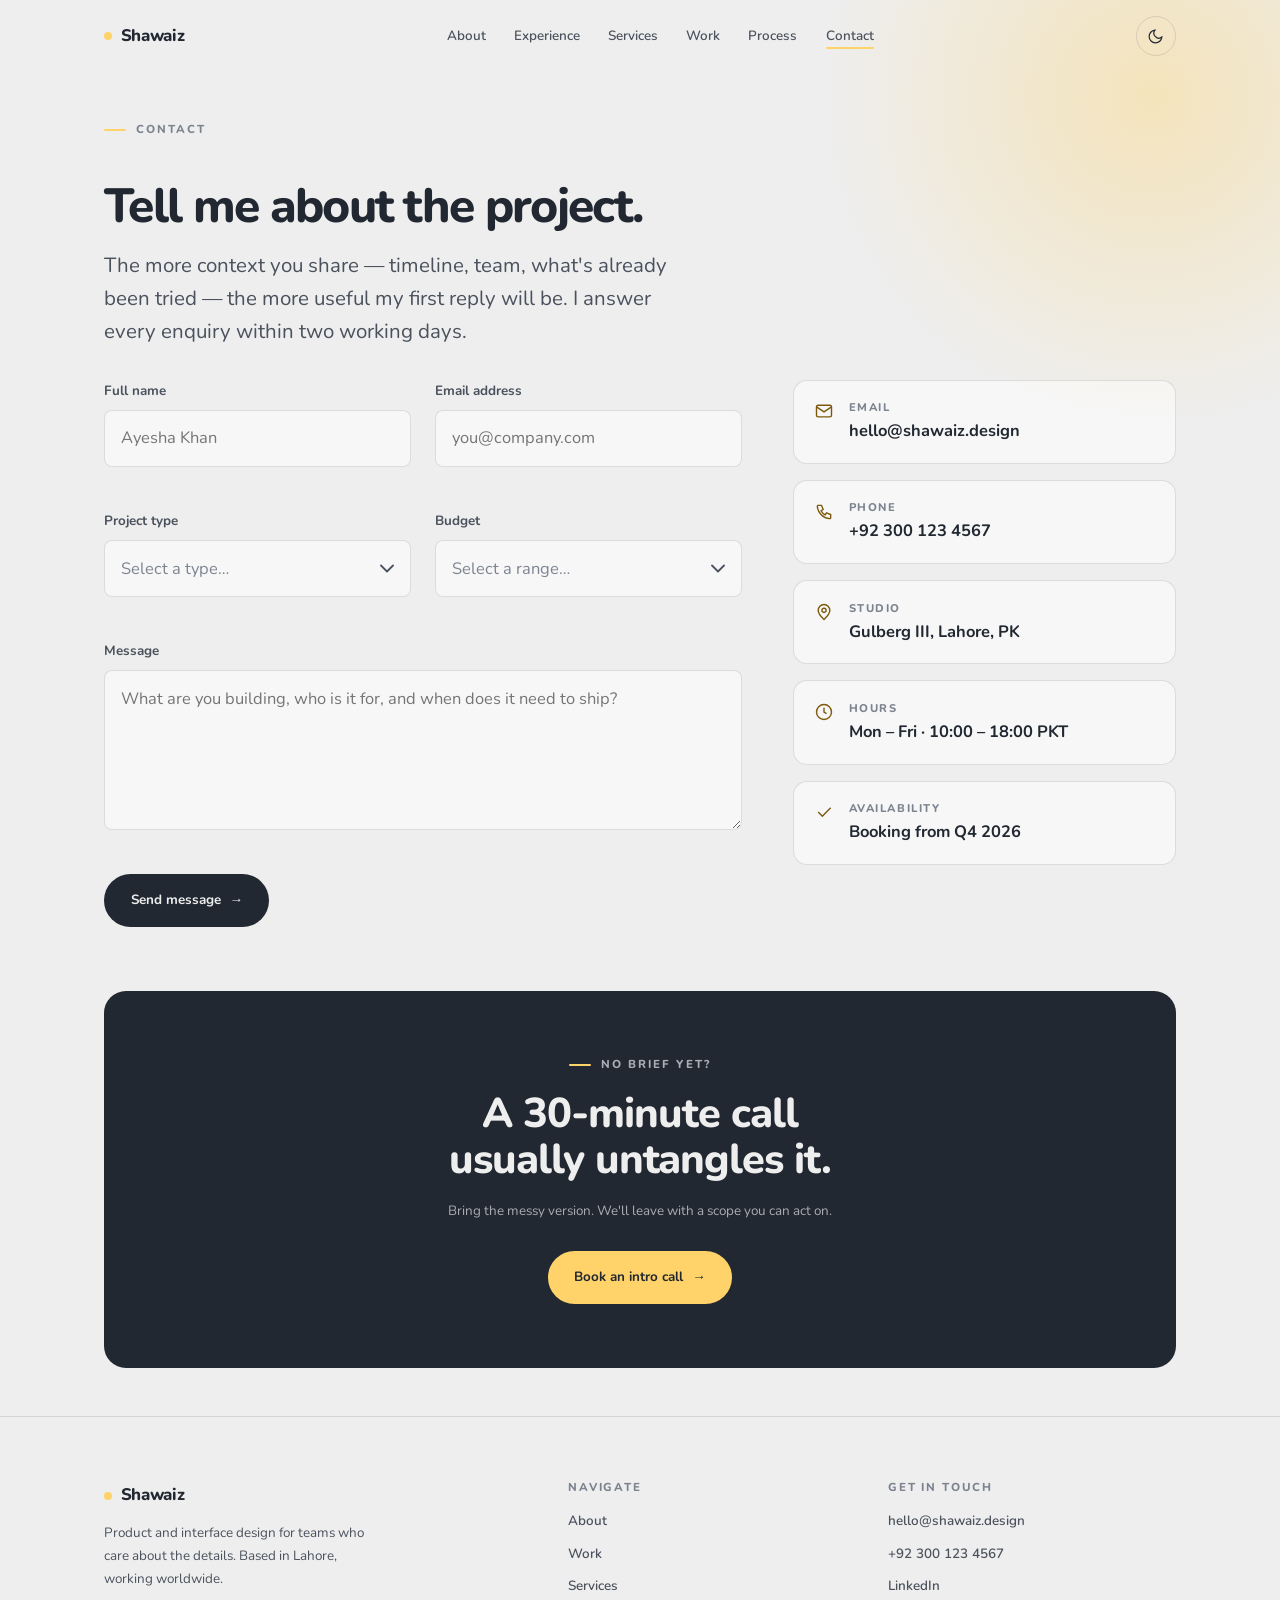
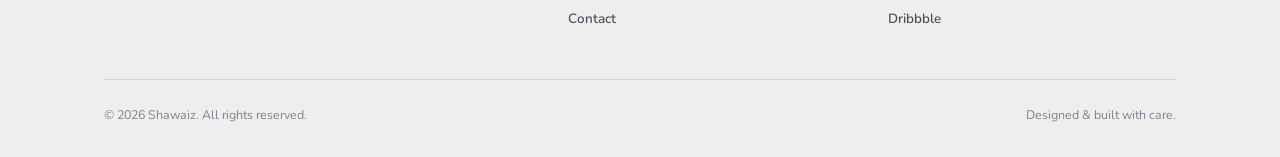
==== contact.html @ cca980d0 "Refactor code structure for improved readability and maintainability" ====
<!doctype html>
<html lang="en">
<head>
<title>Contact — Shawaiz</title>
<meta name="description" content="Start a project with Shawaiz — product and UI/UX design. Enquiry form, email, phone and availability.">
<meta charset="utf-8">
<meta name="viewport" content="width=device-width, initial-scale=1">
<meta name="color-scheme" content="light dark">
<link rel="icon" href="data:image/svg+xml,%3Csvg xmlns='http://www.w3.org/2000/svg' viewBox='0 0 32 32'%3E%3Crect width='32' height='32' rx='7' fill='%23222831'/%3E%3Ccircle cx='16' cy='16' r='6' fill='%23FFD369'/%3E%3C/svg%3E">
<link rel="preconnect" href="https://fonts.googleapis.com">
<link rel="preconnect" href="https://fonts.gstatic.com" crossorigin>
<link href="https://fonts.googleapis.com/css2?family=Nunito:ital,wght@0,300..900;1,300..900&display=swap" rel="stylesheet">
<link rel="stylesheet" href="styles.css">
</head>
<body>

<a class="skip" href="#main">Skip to content</a>

<header class="nav">
  <a class="brand" href="index.html"><span class="dot"></span> Shawaiz</a>
  <nav aria-label="Primary">
    <ul class="nav-links">
      <li><a href="index.html#about">About</a></li>
      <li><a href="index.html#experience">Experience</a></li>
      <li><a href="index.html#services">Services</a></li>
      <li><a href="index.html#work">Work</a></li>
      <li><a href="index.html#process">Process</a></li>
      <li><a href="contact.html" aria-current="page">Contact</a></li>
    </ul>
  </nav>
  <div class="nav-actions">
    <button class="icon-btn" data-theme-toggle aria-label="Toggle colour theme">
      <svg width="17" height="17" viewBox="0 0 24 24" fill="none" stroke="currentColor" stroke-width="1.7" aria-hidden="true"><path d="M21 12.8A9 9 0 1 1 11.2 3a7 7 0 0 0 9.8 9.8Z"/></svg>
    </button>
    <button class="icon-btn nav-toggle" data-nav-toggle aria-label="Toggle menu" aria-expanded="false">
      <svg width="17" height="17" viewBox="0 0 24 24" fill="none" stroke="currentColor" stroke-width="1.7" aria-hidden="true"><path d="M4 8h16M4 16h16"/></svg>
    </button>
  </div>
</header>

<main id="main">
<section class="hero" style="padding-bottom:var(--sp-6)">
  <div class="wrap">
    <div class="head" data-reveal style="margin-bottom:var(--sp-5)">
      <span class="eyebrow">Contact</span>
      <h1 style="font-size:var(--t-3)">Tell me about the project.</h1>
      <p>The more context you share — timeline, team, what's already been tried — the more useful my first reply will be. I answer every enquiry within two working days.</p>
    </div>

    <div class="contact-grid">
      <form class="form" data-contact-form novalidate data-reveal>
        <div class="form-row">
          <div class="field">
            <label for="fullname">Full name</label>
            <input id="fullname" name="fullname" type="text" autocomplete="name" placeholder="Ayesha Khan">
            <span class="err" role="alert"></span>
          </div>
          <div class="field">
            <label for="email">Email address</label>
            <input id="email" name="email" type="email" autocomplete="email" placeholder="you@company.com">
            <span class="err" role="alert"></span>
          </div>
        </div>
        <div class="form-row">
          <div class="field">
            <label for="ptype">Project type</label>
            <select id="ptype" name="ptype" required>
              <option value="">Select a type…</option>
              <option>Product / UI design</option>
              <option>UX research</option>
              <option>Design system</option>
              <option>Wireframing &amp; prototyping</option>
              <option>Design audit</option>
              <option>Something else</option>
            </select>
            <span class="err" role="alert"></span>
          </div>
          <div class="field">
            <label for="budget">Budget</label>
            <select id="budget" name="budget" required>
              <option value="">Select a range…</option>
              <option>Under $5k</option>
              <option>$5k – $15k</option>
              <option>$15k – $40k</option>
              <option>$40k+</option>
              <option>Not sure yet</option>
            </select>
            <span class="err" role="alert"></span>
          </div>
        </div>
        <div class="field">
          <label for="message">Message</label>
          <textarea id="message" name="message" placeholder="What are you building, who is it for, and when does it need to ship?"></textarea>
          <span class="err" role="alert"></span>
        </div>
        <div>
          <button class="btn" type="submit">Send message <span class="arw">&rarr;</span></button>
          <div class="form-ok" role="status" aria-live="polite"></div>
        </div>
      </form>

      <div class="info" data-reveal data-delay="100">
        <div class="info-item">
          <svg viewBox="0 0 24 24" fill="none" stroke="currentColor" stroke-width="1.7"><rect x="3" y="5" width="18" height="14" rx="2"/><path d="m3 7 9 6 9-6"/></svg>
          <div><span>Email</span><a href="mailto:hello@shawaiz.design">hello@shawaiz.design</a></div>
        </div>
        <div class="info-item">
          <svg viewBox="0 0 24 24" fill="none" stroke="currentColor" stroke-width="1.7"><path d="M5 4h4l2 5-2.5 1.5a11 11 0 0 0 5 5L15 13l5 2v4a1 1 0 0 1-1.1 1A16 16 0 0 1 4 5.1 1 1 0 0 1 5 4z"/></svg>
          <div><span>Phone</span><a href="tel:+923001234567">+92 300 123 4567</a></div>
        </div>
        <div class="info-item">
          <svg viewBox="0 0 24 24" fill="none" stroke="currentColor" stroke-width="1.7"><path d="M12 21s7-6.2 7-11a7 7 0 1 0-14 0c0 4.8 7 11 7 11z"/><circle cx="12" cy="10" r="2.5"/></svg>
          <div><span>Studio</span><b>Gulberg III, Lahore, PK</b></div>
        </div>
        <div class="info-item">
          <svg viewBox="0 0 24 24" fill="none" stroke="currentColor" stroke-width="1.7"><circle cx="12" cy="12" r="9"/><path d="M12 7v5l3 2"/></svg>
          <div><span>Hours</span><b>Mon – Fri · 10:00 – 18:00 PKT</b></div>
        </div>
        <div class="info-item">
          <svg viewBox="0 0 24 24" fill="none" stroke="currentColor" stroke-width="1.7"><path d="M5 12l5 5L20 7"/></svg>
          <div><span>Availability</span><b>Booking from Q4 2026</b></div>
        </div>
      </div>
    </div>

    <div style="margin-top:var(--sp-7)" data-reveal>
      <div class="band">
        <span class="eyebrow" style="color:#a9adb4">No brief yet?</span>
        <h2>A 30-minute call usually untangles it.</h2>
        <p>Bring the messy version. We'll leave with a scope you can act on.</p>
        <a class="btn" href="mailto:hello@shawaiz.design?subject=Intro%20call">Book an intro call <span class="arw">&rarr;</span></a>
      </div>
    </div>
  </div>
</section>
</main>

<footer class="footer">
  <div class="wrap">
    <div class="footer-top">
      <div class="footer-brand">
        <a class="brand" href="index.html"><span class="dot"></span> Shawaiz</a>
        <p>Product and interface design for teams who care about the details. Based in Lahore, working worldwide.</p>
      </div>
      <div>
        <h4>Navigate</h4>
        <ul>
          <li><a href="index.html#about">About</a></li>
          <li><a href="index.html#work">Work</a></li>
          <li><a href="index.html#services">Services</a></li>
          <li><a href="contact.html">Contact</a></li>
        </ul>
      </div>
      <div>
        <h4>Get in touch</h4>
        <ul>
          <li><a href="mailto:hello@shawaiz.design">hello@shawaiz.design</a></li>
          <li><a href="tel:+923001234567">+92 300 123 4567</a></li>
          <li><a href="https://www.linkedin.com/" target="_blank" rel="noopener">LinkedIn</a></li>
          <li><a href="https://dribbble.com/" target="_blank" rel="noopener">Dribbble</a></li>
        </ul>
      </div>
    </div>
    <div class="footer-bottom">
      <span>© <span data-year></span> Shawaiz. All rights reserved.</span>
      <span>Designed &amp; built with care.</span>
    </div>
  </div>
</footer>

<script src="main.js"></script>
</body>
</html>
---- styles.css ----
/* ============================================================
   Shawaiz — Portfolio
   Palette: #222831 · #393E46 · #FFD369 · #EEEEEE
   ============================================================ */

:root{
  --bg:#eeeeee;
  --surface:#f7f7f8;
  --surface-2:#e4e6ea;
  --ink:#222831;
  --ink-2:#4b525d;
  --ink-3:#7d8490;
  --line:rgba(34,40,49,.13);
  --line-2:rgba(34,40,49,.07);
  --amber:#ffd369;
  --accent:#7d5a0b;            /* amber, darkened until it passes AA on light */
  --accent-soft:rgba(255,211,105,.38);
  --cta-bg:#222831;
  --cta-fg:#eeeeee;
  --ring:rgba(34,40,49,.08);
  --shadow-1:0 1px 2px rgba(34,40,49,.05), 0 6px 16px rgba(34,40,49,.06);
  --shadow-2:0 2px 8px rgba(34,40,49,.06), 0 22px 48px rgba(34,40,49,.13);

  --font:"Nunito", -apple-system, BlinkMacSystemFont, "Segoe UI", Helvetica, Arial, sans-serif;

  --t--1:clamp(.78rem,.76rem + .1vw,.84rem);
  --t-0:clamp(.95rem,.92rem + .16vw,1.03rem);
  --t-1:clamp(1.1rem,1.04rem + .3vw,1.28rem);
  --t-2:clamp(1.4rem,1.25rem + .7vw,1.95rem);
  --t-3:clamp(1.9rem,1.5rem + 1.9vw,3rem);
  --t-4:clamp(2.5rem,1.7rem + 3.9vw,4.9rem);

  --sp-1:.5rem; --sp-2:.75rem; --sp-3:1rem; --sp-4:1.5rem;
  --sp-5:2rem; --sp-6:3rem; --sp-7:4rem; --sp-8:6rem;
  --gutter:clamp(1.5rem,5vw,4.5rem);
  --section-y:clamp(4.5rem,9vh + 2.5rem,8rem);
  --nav-h:4.5rem;
  --r-s:8px; --r-m:14px; --r-l:22px;
  --ease:cubic-bezier(.22,1,.36,1);
}

@media (prefers-color-scheme:dark){
  :root:not([data-theme="light"]){
    --bg:#1a1f26; --surface:#222831; --surface-2:#2b323d;
    --ink:#eeeeee; --ink-2:#b3bac4; --ink-3:#848c98;
    --line:rgba(238,238,238,.14); --line-2:rgba(238,238,238,.07);
    --accent:#ffd369; --accent-soft:rgba(255,211,105,.16);
    --cta-bg:#ffd369; --cta-fg:#222831; --ring:rgba(255,211,105,.16);
    --shadow-1:0 1px 2px rgba(0,0,0,.4), 0 6px 16px rgba(0,0,0,.3);
    --shadow-2:0 2px 8px rgba(0,0,0,.45), 0 22px 48px rgba(0,0,0,.5);
  }
}
:root[data-theme="dark"]{
  --bg:#1a1f26; --surface:#222831; --surface-2:#2b323d;
  --ink:#eeeeee; --ink-2:#b3bac4; --ink-3:#848c98;
  --line:rgba(238,238,238,.14); --line-2:rgba(238,238,238,.07);
  --accent:#ffd369; --accent-soft:rgba(255,211,105,.16);
  --cta-bg:#ffd369; --cta-fg:#222831; --ring:rgba(255,211,105,.16);
  --shadow-1:0 1px 2px rgba(0,0,0,.4), 0 6px 16px rgba(0,0,0,.3);
  --shadow-2:0 2px 8px rgba(0,0,0,.45), 0 22px 48px rgba(0,0,0,.5);
}

*,*::before,*::after{ box-sizing:border-box; }
html{ scroll-behavior:smooth; scroll-padding-top:calc(var(--nav-h) + 1rem); -webkit-text-size-adjust:100%; }
body{
  margin:0; background:var(--bg); color:var(--ink);
  font-family:var(--font); font-size:var(--t-0); font-weight:400; line-height:1.7;
  -webkit-font-smoothing:antialiased; overflow-x:hidden;
}
img{ max-width:100%; display:block; }
a{ color:inherit; text-decoration:none; }
p{ margin:0; }
h1,h2,h3,h4{ margin:0; line-height:1.12; letter-spacing:-.025em; text-wrap:balance; font-weight:800; }
h1{ font-size:var(--t-4); letter-spacing:-.035em; }
h2{ font-size:var(--t-3); }
h3{ font-size:var(--t-1); letter-spacing:-.015em; }
ul{ margin:0; padding:0; list-style:none; }
::selection{ background:var(--amber); color:#222831; }
:focus-visible{ outline:2px solid var(--accent); outline-offset:3px; border-radius:2px; }

.wrap{
  width:min(1200px,100%); margin-inline:auto;
  padding-inline:var(--gutter); box-sizing:border-box;
}
.wrap > *{ max-width:100%; }
.section{ overflow-x:clip; }   /* nothing inside a section can bleed to the viewport edge */
figure{ margin:0; }            /* UA gives figure a 40px inline margin — never rely on that */
.section{ padding-block:var(--section-y); }
.section--tint{ background:var(--surface); }

/* ---------- section heads ---------- */
.eyebrow{
  display:inline-flex; align-items:center; gap:.6rem;
  font-size:.72rem; font-weight:800; letter-spacing:.18em; text-transform:uppercase; color:var(--ink-3);
}
.eyebrow::before{ content:""; width:22px; height:2px; border-radius:2px; background:var(--amber); }
.head{ display:grid; gap:var(--sp-3); max-width:60ch; margin-bottom:clamp(2.5rem,5vw,3.75rem); }
.head p{ color:var(--ink-2); font-size:var(--t-1); line-height:1.6; }
.head--center{ margin-inline:auto; justify-items:center; text-align:center; }

/* ---------- buttons ---------- */
.btn{
  display:inline-flex; align-items:center; justify-content:center; gap:.55rem;
  padding:.9rem 1.6rem; border-radius:999px; border:1px solid transparent;
  background:var(--cta-bg); color:var(--cta-fg);
  font:inherit; font-size:var(--t--1); font-weight:700; cursor:pointer;
  transition:transform .4s var(--ease), box-shadow .4s var(--ease), background .3s, color .3s, border-color .3s;
}
.btn:hover{ transform:translateY(-2px); box-shadow:var(--shadow-2); }
.btn--amber{ background:var(--amber); color:#222831; }
.btn--ghost{ background:transparent; color:var(--ink); border-color:var(--line); }
.btn--ghost:hover{ border-color:var(--ink); box-shadow:none; }
.btn .arw{ transition:transform .4s var(--ease); }
.btn:hover .arw{ transform:translateX(3px); }

/* ---------- nav ---------- */
.nav{
  position:fixed; inset:0 0 auto 0; z-index:70;
  display:flex; align-items:center; justify-content:space-between; gap:var(--sp-3);
  /* keep the bar full-bleed but align its contents with .wrap's 1200px column */
  padding-block:1rem;
  padding-inline:max(var(--gutter), calc((100% - 1200px) / 2 + var(--gutter)));
  border-bottom:1px solid transparent;
  transition:background .4s, border-color .4s, padding .4s var(--ease), backdrop-filter .4s;
}
.nav.is-stuck{
  background:color-mix(in srgb, var(--bg) 86%, transparent);
  backdrop-filter:blur(14px) saturate(1.3);
  border-bottom-color:var(--line-2); padding-block:.7rem;
}
.brand{ display:flex; align-items:center; gap:.55rem; font-weight:800; font-size:1.05rem; letter-spacing:-.02em; }
.brand .dot{ width:8px; height:8px; border-radius:50%; background:var(--amber); }
.nav-links{ display:flex; align-items:center; gap:clamp(1rem,2.2vw,2rem); font-size:var(--t--1); font-weight:600; }
.nav-links a{ color:var(--ink-2); position:relative; padding-block:.3rem; transition:color .3s; }
.nav-links a::after{
  content:""; position:absolute; left:0; bottom:0; width:100%; height:2px; border-radius:2px;
  background:var(--amber); transform:scaleX(0); transform-origin:right; transition:transform .4s var(--ease);
}
.nav-links a:hover{ color:var(--ink); }
.nav-links a:hover::after,.nav-links a[aria-current="page"]::after{ transform:scaleX(1); transform-origin:left; }
.nav-actions{ display:flex; align-items:center; gap:.6rem; }
.icon-btn{
  width:40px; height:40px; display:grid; place-items:center; border-radius:50%;
  border:1px solid var(--line); background:transparent; color:var(--ink); cursor:pointer;
  transition:border-color .3s, background .3s;
}
.icon-btn:hover{ border-color:var(--ink); background:var(--surface); }
.nav-toggle{ display:none; }
@media (max-width:900px){
  .nav-links{
    position:fixed; inset:0; flex-direction:column; justify-content:center; gap:var(--sp-4);
    background:var(--bg); font-size:var(--t-2); font-weight:800;
    clip-path:circle(0% at 92% 4%); transition:clip-path .7s var(--ease);
  }
  body.menu-open .nav-links{ clip-path:circle(150% at 92% 4%); }
  body.menu-open{ overflow:hidden; }
  .nav-toggle{ display:grid; }
  .nav-links a{ color:var(--ink); }
}

/* ---------- hero ---------- */
.hero{ position:relative; padding-block:calc(var(--nav-h) + var(--sp-6)) var(--sp-7); overflow:clip; }
.hero::before{
  content:""; position:absolute; z-index:0; width:44rem; aspect-ratio:1; border-radius:50%;
  right:-14rem; top:-16rem; pointer-events:none;
  background:radial-gradient(circle, var(--accent-soft), transparent 66%);
}
.hero-grid{
  position:relative; z-index:1; overflow:clip;
  display:grid; grid-template-columns:minmax(0,1.08fr) minmax(0,.92fr);
  gap:clamp(2rem,5vw,4.5rem); align-items:center;
}
.chip{
  display:inline-flex; align-items:center; gap:.55rem; padding:.45rem .95rem;
  border:1px solid var(--line); border-radius:999px; background:var(--surface);
  font-size:var(--t--1); font-weight:600; color:var(--ink-2);
}
.pulse{ width:7px; height:7px; border-radius:50%; background:#3fae72; box-shadow:0 0 0 0 rgba(63,174,114,.5); animation:pulse 2.6s infinite; }
@keyframes pulse{ 70%{box-shadow:0 0 0 9px rgba(63,174,114,0)} 100%{box-shadow:0 0 0 0 rgba(63,174,114,0)} }
.hero h1{ margin-top:var(--sp-4); }
.hero h1 .mark{
  position:relative; white-space:nowrap; z-index:0;
}
.hero h1 .mark::after{
  content:""; position:absolute; z-index:-1; left:-.06em; right:-.06em; bottom:.06em; height:.36em;
  background:var(--amber); border-radius:3px; opacity:.9;
}
.hero-lead{ margin-top:var(--sp-4); max-width:48ch; color:var(--ink-2); font-size:var(--t-1); line-height:1.65; }
.hero-cta{ display:flex; flex-wrap:wrap; gap:var(--sp-2); margin-top:var(--sp-5); }
.hero-stats{ display:flex; flex-wrap:wrap; gap:var(--sp-6); margin-top:var(--sp-6); padding-top:var(--sp-4); border-top:1px solid var(--line); }
.hero-stats b{ display:block; font-size:var(--t-2); font-weight:800; letter-spacing:-.03em; font-variant-numeric:tabular-nums; }
.hero-stats span{ font-size:var(--t--1); color:var(--ink-3); font-weight:600; }

.hero-figure{
  position:relative; justify-self:center; margin:0;
  display:inline-grid; place-items:end center;   /* shrink-wraps the photo */
  max-width:100%;
}
/* the amber pedestal spreads wider than the figure so the subject sits inside it */
.hero-figure::before{
  content:""; position:absolute; z-index:0; inset:14% -22% -2% -22%;
  border-radius:var(--r-l) var(--r-l) 46% 46%;
  background:linear-gradient(158deg, var(--amber), color-mix(in srgb, var(--amber) 40%, var(--surface)));
}
.hero-figure img{
  position:relative; z-index:1;
  height:clamp(26rem, 45vw, 36rem); width:auto; max-width:100%;
  margin-top:calc(-1 * var(--sp-8));   /* lifts the figure above the copy baseline */
  object-fit:contain; object-position:bottom center;
  filter:drop-shadow(0 18px 32px rgba(34,40,49,.28));
  /* the cutout ends in a hard crop — fade the last few percent so it sits into the shape */
  -webkit-mask-image:linear-gradient(to bottom, #000 82%, rgba(0,0,0,.45) 93%, transparent 100%);
  mask-image:linear-gradient(to bottom, #000 82%, rgba(0,0,0,.45) 93%, transparent 100%);
}
.float{
  position:absolute; z-index:2; display:flex; align-items:center; gap:.5rem;
  padding:.6rem .9rem; border-radius:999px; background:var(--surface); border:1px solid var(--line);
  box-shadow:var(--shadow-1); font-size:.75rem; font-weight:700; white-space:nowrap;
}
.float b{ color:var(--accent); }
.float--1{ top:14%; left:-1rem; animation:bob 6s ease-in-out infinite; }
.float--2{ bottom:22%; right:-1rem; animation:bob 6s ease-in-out infinite 1.2s; }
@keyframes bob{ 50%{ transform:translateY(-8px); } }

/* ---------- about ---------- */
.about-grid{ display:grid; grid-template-columns:minmax(0,.85fr) minmax(0,1.15fr); gap:clamp(2rem,4vw,3.5rem); align-items:start; }
.about-photo{
  position:sticky; top:calc(var(--nav-h) + var(--sp-4));
  margin:0; display:grid; gap:var(--sp-4);
}
.about-photo img{
  width:100%;                 /* fills its column — no orphan thumbnail */
  aspect-ratio:5/7; max-height:clamp(25rem, 46vw, 35rem);
  object-fit:cover; object-position:50% 18%;
  border-radius:var(--r-m); border:1px solid var(--line); background:var(--surface-2);
  box-shadow:var(--shadow-1);
}
.about-photo figcaption{
  padding-left:var(--sp-3); border-left:3px solid var(--amber);
  font-size:var(--t-1); font-weight:300; line-height:1.45; color:var(--ink-2);
}
.about-photo em{ font-style:italic; color:var(--accent); font-weight:600; }
.about-cards{ display:grid; gap:var(--sp-4); }
.about-card{ background:var(--surface); border:1px solid var(--line); border-radius:var(--r-m); padding:clamp(1.4rem,2.5vw,2rem); }
.about-card h3{ margin-bottom:var(--sp-2); }
.about-card p{ color:var(--ink-2); font-size:var(--t--1); line-height:1.75; }
.tick{ display:grid; gap:.6rem; margin-top:var(--sp-3); font-size:var(--t--1); color:var(--ink-2); }
.tick li{ display:flex; gap:.6rem; }
.tick li::before{ content:"→"; color:var(--accent); font-weight:800; }

/* ---------- experience ---------- */
.xp{ display:grid; gap:var(--sp-4); }
.xp-item{
  display:grid; grid-template-columns:minmax(0,170px) minmax(0,1fr) auto; gap:clamp(1rem,3vw,2.5rem);
  align-items:start; padding:clamp(1.25rem,2.5vw,1.9rem);
  background:var(--surface); border:1px solid var(--line); border-radius:var(--r-m);
  transition:transform .45s var(--ease), box-shadow .45s var(--ease), border-color .35s;
}
.xp-item:hover{ transform:translateY(-4px); box-shadow:var(--shadow-2); border-color:var(--ring); }
.xp-year{ display:flex; align-items:center; gap:.6rem; font-size:var(--t--1); font-weight:800; color:var(--accent); letter-spacing:.04em; font-variant-numeric:tabular-nums; }
.xp-year::before{ content:""; width:9px; height:9px; border-radius:50%; background:var(--amber); box-shadow:0 0 0 4px var(--accent-soft); }
.xp-body h3{ margin-bottom:.35rem; }
.xp-role{ display:block; font-size:var(--t--1); font-weight:700; color:var(--ink-3); margin-bottom:var(--sp-2); }
.xp-body p{ color:var(--ink-2); font-size:var(--t--1); line-height:1.75; max-width:62ch; }
.xp-tag{
  align-self:center; font-size:.7rem; font-weight:800; letter-spacing:.12em; text-transform:uppercase;
  color:var(--ink-3); border:1px solid var(--line); border-radius:999px; padding:.35rem .8rem; white-space:nowrap;
}
@media (max-width:820px){ .xp-item{ grid-template-columns:minmax(0,1fr); gap:var(--sp-2); } .xp-tag{ justify-self:start; } }

/* ---------- services ---------- */
.grid-cards{ display:grid; grid-template-columns:repeat(auto-fit,minmax(min(100%,270px),1fr)); gap:var(--sp-4); }
.svc{
  position:relative; overflow:hidden;
  background:var(--surface); border:1px solid var(--line); border-radius:var(--r-m);
  padding:clamp(1.5rem,2.5vw,2rem);
  transition:transform .45s var(--ease), box-shadow .45s var(--ease), border-color .35s;
}
.svc::before{
  content:""; position:absolute; inset:0 0 auto 0; height:3px; background:var(--amber);
  transform:scaleX(0); transform-origin:left; transition:transform .5s var(--ease);
}
.svc:hover{ transform:translateY(-6px); box-shadow:var(--shadow-2); border-color:var(--ring); }
.svc:hover::before{ transform:scaleX(1); }
.svc-icon{
  width:46px; height:46px; display:grid; place-items:center; border-radius:var(--r-s);
  background:var(--accent-soft); color:var(--accent); margin-bottom:var(--sp-3);
  transition:background .4s, color .4s, transform .5s var(--ease);
}
.svc-icon svg{ width:22px; height:22px; }
.svc:hover .svc-icon{ background:var(--amber); color:#222831; transform:rotate(-6deg); }
.svc h3{ margin-bottom:.5rem; }
.svc p{ color:var(--ink-2); font-size:var(--t--1); line-height:1.75; }

/* ---------- tools ---------- */
.tools{ display:grid; grid-template-columns:repeat(auto-fit,minmax(min(100%,150px),1fr)); gap:var(--sp-3); }
.tool{
  display:flex; align-items:center; gap:.7rem; padding:.9rem 1.1rem;
  background:var(--surface); border:1px solid var(--line); border-radius:999px;
  font-size:var(--t--1); font-weight:700;
  transition:transform .4s var(--ease), border-color .3s, box-shadow .4s var(--ease);
}
.tool:hover{ transform:translateY(-3px); border-color:var(--amber); box-shadow:var(--shadow-1); }
.tool svg{ width:20px; height:20px; flex:none; color:var(--accent); }
.skills{ display:grid; gap:var(--sp-4); margin-top:var(--sp-6); grid-template-columns:repeat(auto-fit,minmax(min(100%,260px),1fr)); }
.bar-top{ display:flex; justify-content:space-between; font-size:var(--t--1); font-weight:700; color:var(--ink-2); margin-bottom:.5rem; font-variant-numeric:tabular-nums; }
.bar-track{ height:6px; border-radius:999px; background:var(--surface-2); overflow:hidden; }
.bar-fill{ height:100%; width:0; border-radius:999px; background:var(--amber); transition:width 1.3s var(--ease); }

/* tools as an auto-scrolling marquee on small screens */
.tools-vp{
  overflow:hidden; margin-inline:calc(-1 * var(--gutter)); padding-block:.25rem;
  -webkit-mask-image:linear-gradient(90deg, transparent, #000 8%, #000 92%, transparent);
  mask-image:linear-gradient(90deg, transparent, #000 8%, #000 92%, transparent);
}
.tools--marquee{
  display:flex; flex-wrap:nowrap; width:max-content; gap:var(--sp-3);
  padding-inline:var(--gutter);
  animation:tools-slide 32s linear infinite;
}
.tools--marquee .tool{ flex:none; }
.tools-vp:hover .tools--marquee,
.tools-vp:focus-within .tools--marquee{ animation-play-state:paused; }
@keyframes tools-slide{ to{ transform:translateX(-50%); } }
@media (prefers-reduced-motion:reduce){
  .tools-vp{ overflow-x:auto; scroll-snap-type:x proximity; -webkit-overflow-scrolling:touch; }
  .tools--marquee{ animation:none; }
  .tools--marquee .tool{ scroll-snap-align:start; }
}

/* ---------- projects ---------- */
.proj-grid{ display:grid; grid-template-columns:repeat(auto-fit,minmax(min(100%,340px),1fr)); gap:var(--sp-4); }
.proj{
  display:flex; flex-direction:column; overflow:hidden;
  background:var(--surface); border:1px solid var(--line); border-radius:var(--r-m);
  transition:transform .5s var(--ease), box-shadow .5s var(--ease), border-color .35s;
}
.proj:hover{ transform:translateY(-6px); box-shadow:var(--shadow-2); border-color:var(--ring); }
.proj-thumb{ position:relative; aspect-ratio:16/10; overflow:hidden; background:var(--surface-2); }
.proj-thumb img{ width:100%; height:100%; object-fit:cover; transition:transform .8s var(--ease); }
.proj:hover .proj-thumb img{ transform:scale(1.05); }
.proj-badge{
  position:absolute; top:.85rem; left:.85rem; z-index:2;
  background:var(--amber); color:#222831; font-size:.68rem; font-weight:800;
  letter-spacing:.1em; text-transform:uppercase; padding:.35rem .7rem; border-radius:999px;
}
.proj-body{ display:flex; flex-direction:column; gap:var(--sp-2); padding:clamp(1.25rem,2.2vw,1.6rem); flex:1; }
.proj-body p{ color:var(--ink-2); font-size:var(--t--1); line-height:1.7; }
.stack{ display:flex; flex-wrap:wrap; gap:.4rem; margin-top:.25rem; }
.stack li{
  font-size:.7rem; font-weight:700; letter-spacing:.04em; color:var(--ink-2);
  background:var(--bg); border:1px solid var(--line); border-radius:999px; padding:.28rem .7rem;
}
.proj-btn{
  display:inline-flex; align-items:center; gap:.5rem; margin-top:auto; padding-top:var(--sp-3);
  font-size:var(--t--1); font-weight:800; color:var(--ink);
}
.proj-btn .arw{ transition:transform .4s var(--ease); }
.proj:hover .proj-btn .arw{ transform:translateX(4px); }
.proj-btn::before{ content:""; position:absolute; inset:0; }
.proj{ position:relative; }

/* ---------- process ---------- */
.process{ position:relative; display:grid; grid-template-columns:repeat(auto-fit,minmax(min(100%,200px),1fr)); gap:var(--sp-4); }
.process::before{
  content:""; position:absolute; left:0; right:0; top:26px; height:2px;
  background:repeating-linear-gradient(90deg, var(--line) 0 10px, transparent 10px 20px);
}
.step{ position:relative; display:grid; gap:.6rem; }
.step-num{
  width:54px; height:54px; display:grid; place-items:center; border-radius:50%;
  background:var(--bg); border:2px solid var(--line); color:var(--ink);
  font-size:var(--t--1); font-weight:800; letter-spacing:.02em; position:relative; z-index:1;
  transition:background .4s, border-color .4s, color .4s, transform .5s var(--ease);
}
.step:hover .step-num{ background:var(--amber); border-color:var(--amber); color:#222831; transform:translateY(-4px); }
.step h3{ margin-top:var(--sp-2); }
.step p{ color:var(--ink-2); font-size:var(--t--1); line-height:1.7; }
@media (max-width:640px){ .process::before{ display:none; } }

/* ---------- testimonials ---------- */
.quotes{ display:grid; grid-template-columns:repeat(auto-fit,minmax(min(100%,290px),1fr)); gap:var(--sp-4); }
.quote{
  display:flex; flex-direction:column; gap:var(--sp-3);
  background:var(--surface); border:1px solid var(--line); border-radius:var(--r-m);
  padding:clamp(1.5rem,2.5vw,2rem);
  transition:transform .45s var(--ease), box-shadow .45s var(--ease);
}
.quote:hover{ transform:translateY(-4px); box-shadow:var(--shadow-2); }
.stars{ display:flex; gap:.2rem; color:var(--amber); }
.stars svg{ width:16px; height:16px; }
.quote blockquote{ margin:0; font-size:var(--t-1); font-weight:300; line-height:1.55; letter-spacing:-.01em; }
.who{ display:flex; align-items:center; gap:.8rem; margin-top:auto; padding-top:var(--sp-3); border-top:1px solid var(--line); }
.who .ini{
  width:42px; height:42px; border-radius:50%; display:grid; place-items:center;
  background:var(--accent-soft); color:var(--accent); font-size:var(--t--1); font-weight:800;
}
.who b{ display:block; font-size:var(--t--1); font-weight:800; }
.who span{ font-size:.75rem; color:var(--ink-3); }

/* ---------- socials ---------- */
.socials{ display:grid; grid-template-columns:repeat(auto-fit,minmax(min(100%,160px),1fr)); gap:var(--sp-3); }
.social{
  display:flex; align-items:center; gap:.7rem; padding:1.1rem 1.25rem;
  background:var(--surface); border:1px solid var(--line); border-radius:var(--r-m);
  font-size:var(--t--1); font-weight:700;
  transition:transform .4s var(--ease), border-color .3s, box-shadow .4s var(--ease);
}
.social svg{ width:20px; height:20px; flex:none; color:var(--accent); transition:color .3s; }
.social .arw{ margin-left:auto; color:var(--ink-3); transition:transform .4s var(--ease), color .3s; }
.social:hover{ transform:translateY(-4px); border-color:var(--amber); box-shadow:var(--shadow-1); }
.social:hover .arw{ transform:translate(3px,-3px); color:var(--ink); }

/* ---------- CTA band ---------- */
.band{
  background:#222831; color:#eeeeee; border-radius:var(--r-l);
  padding:clamp(1.75rem,5vw,4rem) clamp(1.25rem,4vw,3rem);
  text-align:center; display:grid; gap:var(--sp-3); justify-items:center;
}
.band h2{ max-width:20ch; font-size:clamp(1.5rem,1.1rem + 2vw,2.6rem); }
.band p{ color:#a9adb4; max-width:52ch; font-size:var(--t--1); line-height:1.7; }
.band .btn{ margin-top:var(--sp-2); }
@media (max-width:520px){
  .band{ border-radius:var(--r-m); }
  .band h2{ max-width:none; }
  .band .btn{ width:100%; }
}
.band .btn{ background:var(--amber); color:#222831; }

/* ---------- forms ---------- */
.form{ display:grid; gap:var(--sp-4); }
.form-row{ display:grid; grid-template-columns:repeat(auto-fit,minmax(min(100%,220px),1fr)); gap:var(--sp-4); }
.field{ display:grid; gap:.45rem; }
.field label{ font-size:var(--t--1); font-weight:700; color:var(--ink-2); }
.field input,.field select,.field textarea{
  font:inherit; font-size:var(--t-0); color:var(--ink); background:var(--surface);
  border:1px solid var(--line); border-radius:var(--r-s); padding:.85rem 1rem; width:100%;
  transition:border-color .3s, box-shadow .3s, background .3s;
}
.field textarea{ min-height:160px; resize:vertical; }

/* selects: native chrome replaced with a themed control */
.field select{
  -webkit-appearance:none; appearance:none;
  padding-right:2.75rem; cursor:pointer;
  background-repeat:no-repeat;
  background-position:right 1rem center;
  background-size:14px 9px;
  /* chevron drawn in --ink-2 for the light palette */
  background-image:url("data:image/svg+xml,%3Csvg xmlns='http://www.w3.org/2000/svg' width='14' height='9' viewBox='0 0 14 9' fill='none'%3E%3Cpath d='M1 1.5 7 7.5l6-6' stroke='%234b525d' stroke-width='1.8' stroke-linecap='round' stroke-linejoin='round'/%3E%3C/svg%3E");
}
.field select:hover{ border-color:var(--ink-3); }
/* the native popup follows the page theme instead of always rendering light */
.field select{ color-scheme:light; }
.field select option{ background:var(--surface); color:var(--ink); padding:.5rem; }
.field select:invalid,.field select option[value=""]{ color:var(--ink-3); }

@media (prefers-color-scheme:dark){
  :root:not([data-theme="light"]) .field select{
    color-scheme:dark;
    background-image:url("data:image/svg+xml,%3Csvg xmlns='http://www.w3.org/2000/svg' width='14' height='9' viewBox='0 0 14 9' fill='none'%3E%3Cpath d='M1 1.5 7 7.5l6-6' stroke='%23b3bac4' stroke-width='1.8' stroke-linecap='round' stroke-linejoin='round'/%3E%3C/svg%3E");
  }
}
:root[data-theme="dark"] .field select{
  color-scheme:dark;
  background-image:url("data:image/svg+xml,%3Csvg xmlns='http://www.w3.org/2000/svg' width='14' height='9' viewBox='0 0 14 9' fill='none'%3E%3Cpath d='M1 1.5 7 7.5l6-6' stroke='%23b3bac4' stroke-width='1.8' stroke-linecap='round' stroke-linejoin='round'/%3E%3C/svg%3E");
}
:root[data-theme="light"] .field select{ color-scheme:light; }
.field input:focus,.field select:focus,.field textarea:focus{
  outline:none; border-color:var(--amber); box-shadow:0 0 0 4px var(--accent-soft);
}
.field .err{ font-size:.75rem; font-weight:600; color:#c2452f; min-height:1em; }
.form-ok{ display:none; border-left:3px solid var(--amber); padding:.75rem 0 .75rem 1rem; font-size:var(--t--1); font-weight:600; }
.form-ok.show{ display:block; }

.contact-grid{ display:grid; grid-template-columns:minmax(0,1.25fr) minmax(0,.75fr); gap:clamp(2rem,4vw,3.5rem); align-items:start; }
.info{ display:grid; gap:var(--sp-3); }
.info-item{
  display:flex; align-items:flex-start; gap:.9rem; padding:1.1rem 1.25rem;
  background:var(--surface); border:1px solid var(--line); border-radius:var(--r-m);
}
.info-item svg{ width:20px; height:20px; flex:none; color:var(--accent); margin-top:.2rem; }
.info-item span{ display:block; font-size:.7rem; font-weight:800; letter-spacing:.14em; text-transform:uppercase; color:var(--ink-3); }
.info-item b,.info-item a{ font-size:var(--t-0); font-weight:700; }
.info-item a:hover{ color:var(--accent); }
@media (max-width:900px){ .contact-grid{ grid-template-columns:minmax(0,1fr); } }

/* ---------- project detail ---------- */
.crumbs{ display:flex; flex-wrap:wrap; align-items:center; gap:.5rem; font-size:var(--t--1); font-weight:600; color:var(--ink-3); margin-bottom:var(--sp-4); }
.crumbs a{ transition:color .3s; }
.crumbs a:hover{ color:var(--accent); }
.crumbs b{ color:var(--ink); font-weight:700; }

.case-hero{ padding-block:calc(var(--nav-h) + var(--sp-5)) var(--sp-5); }
.case-badge{
  display:inline-block; background:var(--amber); color:#222831;
  font-size:.68rem; font-weight:800; letter-spacing:.12em; text-transform:uppercase;
  padding:.35rem .8rem; border-radius:999px; margin-bottom:var(--sp-3);
}
.case-hero h1{ font-size:var(--t-3); max-width:18ch; }
.case-tagline{ margin-top:var(--sp-3); max-width:56ch; font-size:var(--t-1); line-height:1.6; color:var(--ink-2); }

.case-meta{
  display:grid; grid-template-columns:repeat(auto-fit,minmax(min(100%,150px),1fr));
  gap:var(--sp-3); margin-top:var(--sp-5);
}
.case-meta > div{ background:var(--surface); border:1px solid var(--line); border-radius:var(--r-m); padding:.9rem 1.1rem; }
.case-meta span{ display:block; font-size:.68rem; font-weight:800; letter-spacing:.14em; text-transform:uppercase; color:var(--ink-3); margin-bottom:.3rem; }
.case-meta b{ font-size:var(--t--1); font-weight:700; }

.case-cover-wrap{ padding-bottom:var(--sp-4); }
.case-figure{ margin:0; }
.case-cover{ width:100%; aspect-ratio:16/9; object-fit:cover; border-radius:var(--r-l); border:1px solid var(--line); }
.case-figure figcaption{ margin-top:var(--sp-2); font-size:.78rem; color:var(--ink-3); }

.case-body{ display:grid; grid-template-columns:minmax(0,1.5fr) minmax(0,.6fr); gap:clamp(2rem,5vw,4.5rem); align-items:start; }
.case-block + .case-block{ margin-top:var(--sp-7); }
.case-block h2{ font-size:var(--t-2); margin-block:var(--sp-2) var(--sp-3); }
.case-block p{ color:var(--ink-2); font-size:var(--t-0); line-height:1.85; max-width:68ch; }
.case-block .tick{ margin-top:var(--sp-4); font-size:var(--t--1); }

.pull{
  margin:var(--sp-7) 0; padding-left:var(--sp-4); border-left:3px solid var(--amber);
  font-size:var(--t-2); font-weight:300; line-height:1.4; letter-spacing:-.02em; color:var(--ink);
}

.case-side{ position:sticky; top:calc(var(--nav-h) + var(--sp-4)); display:grid; gap:var(--sp-3); }
.side-card{ background:var(--surface); border:1px solid var(--line); border-radius:var(--r-m); padding:var(--sp-4); }
.side-card h3{ font-size:.72rem; font-weight:800; letter-spacing:.14em; text-transform:uppercase; color:var(--ink-3); margin-bottom:var(--sp-3); }
.side-card--cta{ background:#222831; border-color:#222831; }
.side-card--cta h3{ color:var(--amber); font-size:var(--t-1); letter-spacing:-.01em; text-transform:none; margin-bottom:var(--sp-2); }
.side-card--cta p{ color:#a9adb4; font-size:var(--t--1); line-height:1.7; margin-bottom:var(--sp-3); }
.result{ display:grid; gap:var(--sp-2); }
.result li{ border-bottom:1px solid var(--line); padding-bottom:var(--sp-2); }
.result li:last-child{ border-bottom:0; padding-bottom:0; }
.result b{ display:block; font-size:var(--t-2); font-weight:800; color:var(--accent); letter-spacing:-.03em; line-height:1.2; }
.result span{ font-size:var(--t--1); color:var(--ink-2); }

.pager{ display:grid; grid-template-columns:repeat(auto-fit,minmax(min(100%,260px),1fr)); gap:var(--sp-3); }
.pager a{
  display:grid; gap:.3rem; background:var(--surface); border:1px solid var(--line);
  border-radius:var(--r-m); padding:var(--sp-4);
  transition:transform .4s var(--ease), border-color .3s, box-shadow .4s var(--ease);
}
.pager a:hover{ transform:translateY(-3px); border-color:var(--amber); box-shadow:var(--shadow-1); }
.pager span{ font-size:.68rem; font-weight:800; letter-spacing:.14em; text-transform:uppercase; color:var(--ink-3); }
.pager b{ font-size:var(--t-1); font-weight:800; letter-spacing:-.02em; }
.pager .next{ text-align:right; }

@media (max-width:900px){
  .case-body{ grid-template-columns:minmax(0,1fr); }
  .case-side{ position:static; grid-template-columns:repeat(auto-fit,minmax(min(100%,220px),1fr)); }
}
@media (max-width:720px){
  .case-hero h1{ max-width:none; }
  .pull{ font-size:var(--t-1); margin-block:var(--sp-5); }
  .case-block + .case-block{ margin-top:var(--sp-6); }
  .pager .next{ text-align:left; }
}

/* ---------- footer ---------- */
.footer{ border-top:1px solid var(--line); padding-block:var(--sp-7) var(--sp-5); }
.footer-top{ display:grid; grid-template-columns:1.5fr 1fr 1fr; gap:var(--sp-5); padding-bottom:var(--sp-6); }
.footer h4{ font-size:.72rem; font-weight:800; letter-spacing:.16em; text-transform:uppercase; color:var(--ink-3); margin-bottom:var(--sp-3); }
.footer ul{ display:grid; gap:.6rem; font-size:var(--t--1); font-weight:600; }
.footer ul a{ color:var(--ink-2); transition:color .3s; }
.footer ul a:hover{ color:var(--accent); }
.footer-brand p{ margin-top:var(--sp-2); max-width:34ch; color:var(--ink-2); font-size:var(--t--1); }
.footer-bottom{ display:flex; flex-wrap:wrap; gap:var(--sp-3); justify-content:space-between; align-items:center; border-top:1px solid var(--line); padding-top:var(--sp-4); font-size:.78rem; color:var(--ink-3); }
@media (max-width:760px){ .footer-top{ grid-template-columns:1fr 1fr; } .footer-brand{ grid-column:1/-1; } }

/* ---------- utilities, reveal, a11y ---------- */
.skip{ position:absolute; left:1rem; top:-4rem; z-index:100; background:var(--cta-bg); color:var(--cta-fg);
  padding:.7rem 1.1rem; border-radius:var(--r-s); font-size:var(--t--1); font-weight:700; transition:top .25s var(--ease); }
.skip:focus{ top:1rem; }
[data-reveal]{ opacity:0; transform:translateY(16px); transition:opacity .7s var(--ease), transform .7s var(--ease); }
[data-reveal].in{ opacity:1; transform:none; }

@media (max-width:960px){
  .hero-grid{ grid-template-columns:minmax(0,1fr); gap:var(--sp-6); }
  /* same treatment as desktop — copy leads, photo follows */
  .hero-figure{ order:0; justify-self:center; max-width:calc(100% - 2.5rem); }
  .float{ font-size:.7rem; padding:.45rem .8rem; max-width:11rem; }
  .float--1{ top:38%; left:-.5rem; }     /* shoulder height, clear of the face */
  .float--2{ bottom:18%; right:-.5rem; }
  .hero-figure::before{ inset:14% -22% -2% -22%; }
  .hero-figure img{ height:min(58svh, 31rem); margin-top:var(--sp-3); }
  .about-grid{ grid-template-columns:minmax(0,1fr); }
  .about-photo{ position:static; }
  .about-photo img{ aspect-ratio:4/3; max-height:34rem; object-position:50% 22%; }
}
@media (max-width:640px){
  .about-photo img{ aspect-ratio:5/6; max-height:31rem; object-position:50% 18%; }
}
@media (max-width:520px){
  .hero{ padding-block:calc(var(--nav-h) + var(--sp-4)) var(--sp-6); }
  .hero-grid{ gap:var(--sp-5); }
  .hero-figure img{ height:min(48svh, 23rem); margin-top:var(--sp-3); }
  .float--1{ left:-.5rem; }
  .float--2{ right:-.5rem; }
  .hero-cta .btn{ flex:1 1 100%; }
  .hero-stats{ gap:var(--sp-4); }
  .float{ font-size:.68rem; padding:.5rem .75rem; }
}
@media (max-height:560px) and (orientation:landscape){
  .hero-figure img{ height:min(62svh, 15rem) !important; }
}

/* ---------- mobile polish, all sections ---------- */
@media (max-width:720px){
  /* long unbroken strings (emails, URLs) must never widen a column */
  h1,h2,h3,h4,p,a,li{ overflow-wrap:anywhere; }
  .head{ margin-bottom:var(--sp-5); }
  .head p{ font-size:var(--t-0); }

  .xp-item{ padding:var(--sp-4) var(--sp-3); }
  .xp-tag{ font-size:.66rem; }

  .svc{ padding:var(--sp-4); }
  .svc-icon{ width:40px; height:40px; margin-bottom:var(--sp-2); }

  .proj-body{ padding:var(--sp-4) var(--sp-3); gap:.6rem; }
  .proj-badge{ font-size:.62rem; padding:.28rem .6rem; }

  .quote{ padding:var(--sp-4); }
  .quote blockquote{ font-size:var(--t-0); line-height:1.6; }

  .social{ padding:.9rem 1rem; }
  .info-item{ padding:.9rem 1rem; }

  .step-num{ width:46px; height:46px; }
  .step h3{ margin-top:var(--sp-1); }

  .footer{ padding-block:var(--sp-6) var(--sp-4); }
  .footer-top{ gap:var(--sp-4); padding-bottom:var(--sp-5); }
  .footer-bottom{ justify-content:flex-start; gap:.35rem; }

  .case-meta{ gap:var(--sp-3); }
  .case-block + .case-block{ margin-top:var(--sp-5); }

  /* comfortable tap targets everywhere */
  .nav-links a,.footer ul a,.proj-btn{ padding-block:.4rem; }
}

@media (max-width:480px){
  .footer-top{ grid-template-columns:minmax(0,1fr); }
  .form-row{ gap:var(--sp-3); }
  .field input,.field select,.field textarea{ font-size:16px; }  /* stops iOS zooming on focus */
  .btn{ width:100%; }
  .quotes,.grid-cards,.proj-grid,.socials{ gap:var(--sp-3); }
}

/* small phones — 360px and down */
@media (max-width:400px){
  :root{ --gutter:1.1rem; }
  .hero h1{ font-size:2.05rem; }
  h2{ font-size:1.65rem; }
  .hero-figure img{ height:min(46svh, 20rem); }
  .float{ font-size:.66rem; padding:.4rem .7rem; max-width:9.5rem; }
  .float--1{ top:40%; left:-.35rem; }
  .float--2{ bottom:17%; right:-.35rem; }
  .hero-stats{ gap:var(--sp-3) var(--sp-5); }
  .hero-stats b{ font-size:1.35rem; }
}

/* the narrow end of the range — 320px */
@media (max-width:340px){
  .hero-figure img{ height:min(44svh, 17.5rem); }
  .float{ font-size:.58rem; padding:.32rem .55rem; max-width:8.5rem; }
  .float--1{ top:42%; left:-.25rem; }
  .float--2{ bottom:16%; right:-.25rem; }
  .hero h1{ font-size:1.75rem; }
  .hero-lead{ font-size:var(--t-0); }
  .hero-stats{ gap:var(--sp-3); }
  .hero-stats > div{ flex:1 1 40%; }
  .btn{ padding:.8rem 1.1rem; }
  .band{ padding-inline:1rem; }
}

@media (prefers-reduced-motion:reduce){
  *,*::before,*::after{ animation-duration:.01ms !important; animation-iteration-count:1 !important; transition-duration:.01ms !important; }
  html{ scroll-behavior:auto; }
  [data-reveal]{ opacity:1; transform:none; }
}
@media print{
  .nav,.skip,.hero-cta,.band .btn{ display:none !important; }
  body{ background:#fff; color:#000; }
  .section{ padding-block:1.5rem; page-break-inside:avoid; }
}
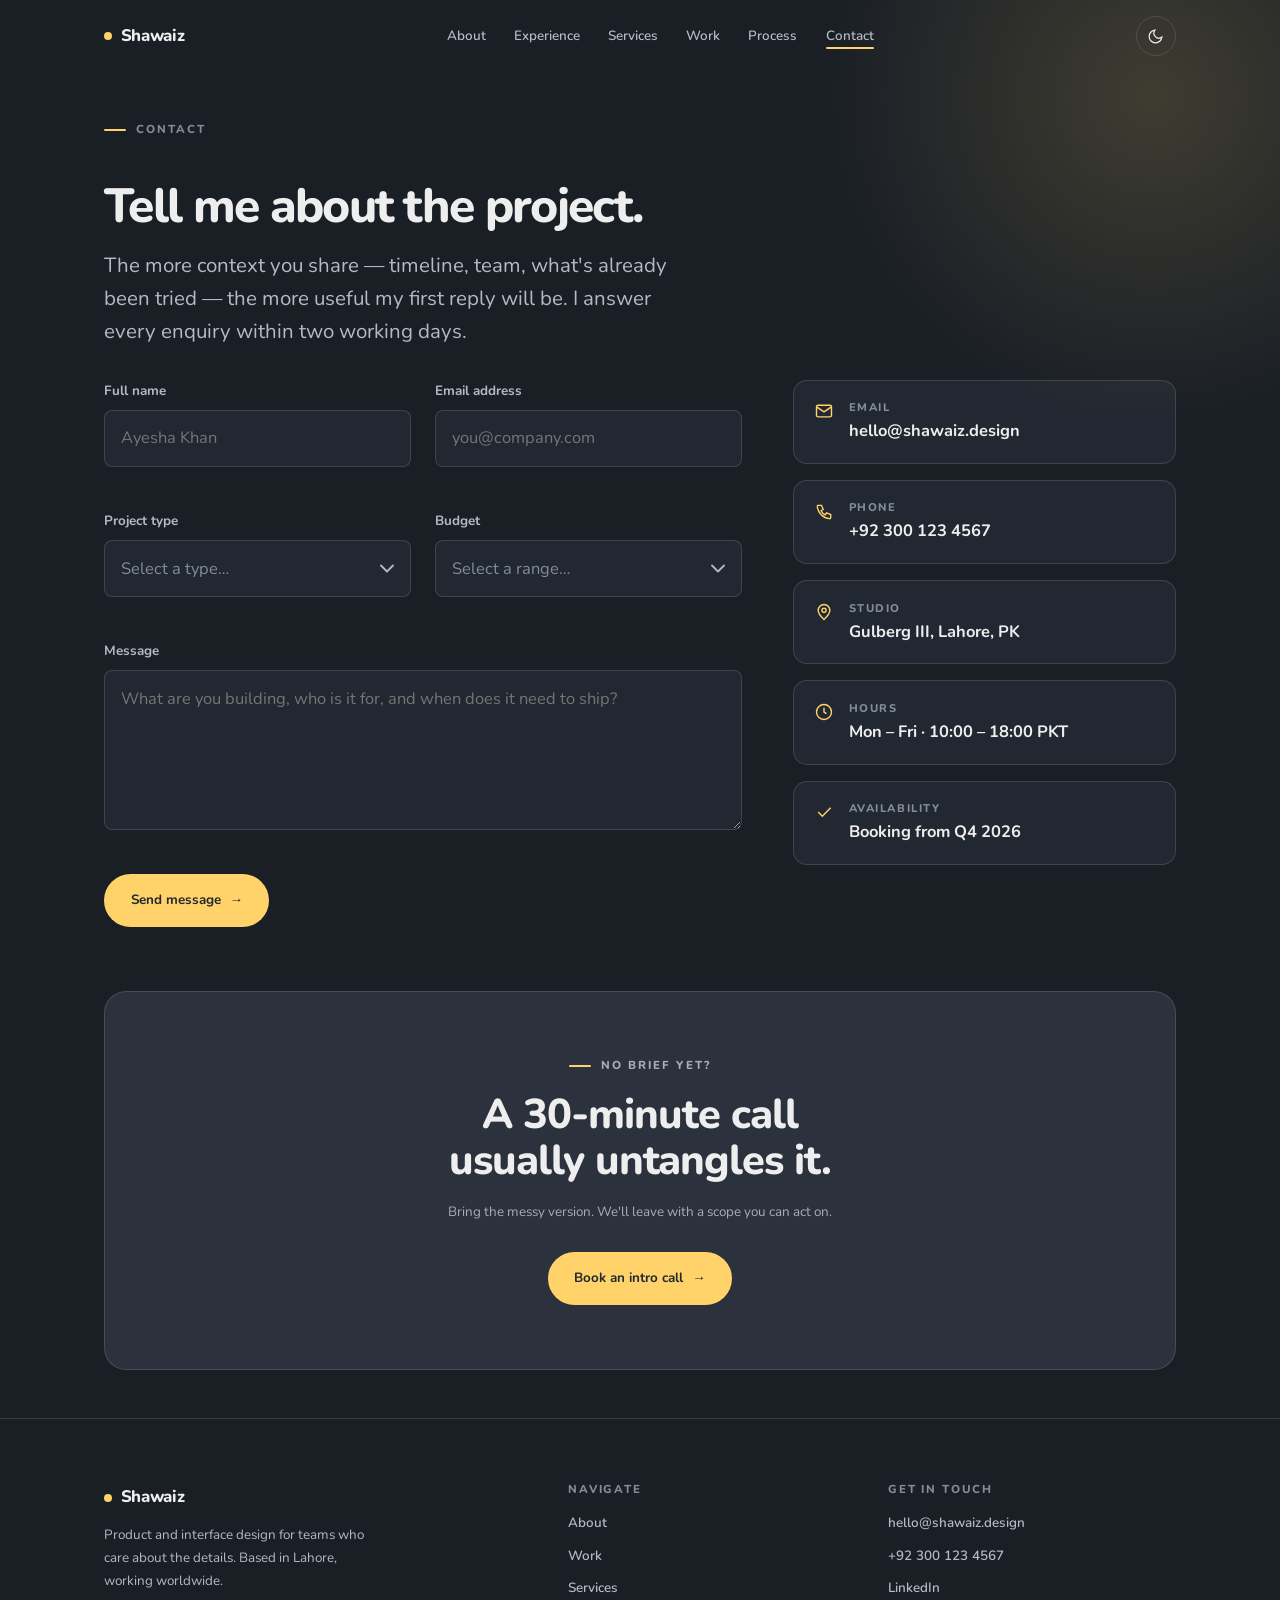
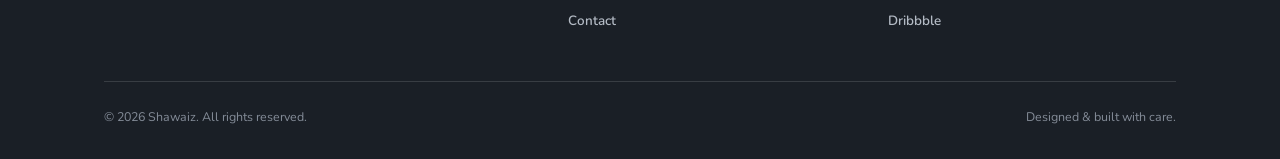
==== commit b1e85a8e: "Update color-scheme meta tags and improve theme handling in CSS and JS" ====
--- a/contact.html
+++ b/contact.html
@@ -5,7 +5,7 @@
 <meta name="description" content="Start a project with Shawaiz — product and UI/UX design. Enquiry form, email, phone and availability.">
 <meta charset="utf-8">
 <meta name="viewport" content="width=device-width, initial-scale=1">
-<meta name="color-scheme" content="light dark">
+<meta name="color-scheme" content="dark light">
 <link rel="icon" href="data:image/svg+xml,%3Csvg xmlns='http://www.w3.org/2000/svg' viewBox='0 0 32 32'%3E%3Crect width='32' height='32' rx='7' fill='%23222831'/%3E%3Ccircle cx='16' cy='16' r='6' fill='%23FFD369'/%3E%3C/svg%3E">
 <link rel="preconnect" href="https://fonts.googleapis.com">
 <link rel="preconnect" href="https://fonts.gstatic.com" crossorigin>
@@ -19,7 +19,7 @@
 <header class="nav">
   <a class="brand" href="index.html"><span class="dot"></span> Shawaiz</a>
   <nav aria-label="Primary">
-    <ul class="nav-links">
+    <ul class="nav-links" id="primary-menu">
       <li><a href="index.html#about">About</a></li>
       <li><a href="index.html#experience">Experience</a></li>
       <li><a href="index.html#services">Services</a></li>
@@ -32,8 +32,9 @@
     <button class="icon-btn" data-theme-toggle aria-label="Toggle colour theme">
       <svg width="17" height="17" viewBox="0 0 24 24" fill="none" stroke="currentColor" stroke-width="1.7" aria-hidden="true"><path d="M21 12.8A9 9 0 1 1 11.2 3a7 7 0 0 0 9.8 9.8Z"/></svg>
     </button>
-    <button class="icon-btn nav-toggle" data-nav-toggle aria-label="Toggle menu" aria-expanded="false">
-      <svg width="17" height="17" viewBox="0 0 24 24" fill="none" stroke="currentColor" stroke-width="1.7" aria-hidden="true"><path d="M4 8h16M4 16h16"/></svg>
+    <button class="icon-btn nav-toggle" data-nav-toggle aria-label="Open menu" aria-expanded="false" aria-controls="primary-menu">
+      <svg class="ico-open" width="17" height="17" viewBox="0 0 24 24" fill="none" stroke="currentColor" stroke-width="1.8" aria-hidden="true"><path d="M4 8h16M4 16h16"/></svg>
+      <svg class="ico-close" width="17" height="17" viewBox="0 0 24 24" fill="none" stroke="currentColor" stroke-width="1.8" aria-hidden="true"><path d="M6 6l12 12M18 6 6 18"/></svg>
     </button>
   </div>
 </header>
--- a/styles.css
+++ b/styles.css
@@ -1,9 +1,46 @@
-/* ============================================================
-   Shawaiz — Portfolio
-   Palette: #222831 · #393E46 · #FFD369 · #EEEEEE
-   ============================================================ */
-
 :root{
+  /* dark is the default — light is opt-in via the toggle */
+  --bg:#1a1f26;
+  --surface:#222831;
+  --surface-2:#2b323d;
+  --ink:#eeeeee;
+  --ink-2:#b3bac4;
+  --ink-3:#848c98;
+  --line:rgba(238,238,238,.14);
+  --line-2:rgba(238,238,238,.07);
+  --amber:#ffd369;
+  --accent:#ffd369;
+  --accent-soft:rgba(255,211,105,.16);
+  --cta-bg:#ffd369;
+  --cta-fg:#222831;
+  --ring:rgba(255,211,105,.16);
+  --band-bg:#2b323d;
+  --band-fg:#eeeeee;
+  --band-mute:#a9adb4;
+  --shadow-1:0 1px 2px rgba(0,0,0,.4), 0 6px 16px rgba(0,0,0,.3);
+  --shadow-2:0 2px 8px rgba(0,0,0,.45), 0 22px 48px rgba(0,0,0,.5);
+
+  --font:"Nunito", -apple-system, BlinkMacSystemFont, "Segoe UI", Helvetica, Arial, sans-serif;
+
+  --t--1:clamp(.78rem,.76rem + .1vw,.84rem);
+  --t-0:clamp(.95rem,.92rem + .16vw,1.03rem);
+  --t-1:clamp(1.1rem,1.04rem + .3vw,1.28rem);
+  --t-2:clamp(1.4rem,1.25rem + .7vw,1.95rem);
+  --t-3:clamp(1.9rem,1.5rem + 1.9vw,3rem);
+  --t-4:clamp(2.5rem,1.7rem + 3.9vw,4.9rem);
+
+  --sp-1:.5rem; --sp-2:.75rem; --sp-3:1rem; --sp-4:1.5rem;
+  --sp-5:2rem; --sp-6:3rem; --sp-7:4rem; --sp-8:6rem;
+  --gutter:clamp(1.5rem,5vw,4.5rem);
+  --section-y:clamp(4.5rem,9vh + 2.5rem,8rem);
+  --nav-h:4.5rem;
+  --r-s:8px; --r-m:14px; --r-l:22px;
+  --ease:cubic-bezier(.22,1,.36,1);
+}
+
+
+/* light theme — only when the visitor asks for it */
+:root[data-theme="light"]{
   --bg:#eeeeee;
   --surface:#f7f7f8;
   --surface-2:#e4e6ea;
@@ -13,51 +50,16 @@
   --line:rgba(34,40,49,.13);
   --line-2:rgba(34,40,49,.07);
   --amber:#ffd369;
-  --accent:#7d5a0b;            /* amber, darkened until it passes AA on light */
+  --accent:#7d5a0b;
   --accent-soft:rgba(255,211,105,.38);
   --cta-bg:#222831;
   --cta-fg:#eeeeee;
   --ring:rgba(34,40,49,.08);
+  --band-bg:#222831;
+  --band-fg:#eeeeee;
+  --band-mute:#a9adb4;
   --shadow-1:0 1px 2px rgba(34,40,49,.05), 0 6px 16px rgba(34,40,49,.06);
   --shadow-2:0 2px 8px rgba(34,40,49,.06), 0 22px 48px rgba(34,40,49,.13);
-
-  --font:"Nunito", -apple-system, BlinkMacSystemFont, "Segoe UI", Helvetica, Arial, sans-serif;
-
-  --t--1:clamp(.78rem,.76rem + .1vw,.84rem);
-  --t-0:clamp(.95rem,.92rem + .16vw,1.03rem);
-  --t-1:clamp(1.1rem,1.04rem + .3vw,1.28rem);
-  --t-2:clamp(1.4rem,1.25rem + .7vw,1.95rem);
-  --t-3:clamp(1.9rem,1.5rem + 1.9vw,3rem);
-  --t-4:clamp(2.5rem,1.7rem + 3.9vw,4.9rem);
-
-  --sp-1:.5rem; --sp-2:.75rem; --sp-3:1rem; --sp-4:1.5rem;
-  --sp-5:2rem; --sp-6:3rem; --sp-7:4rem; --sp-8:6rem;
-  --gutter:clamp(1.5rem,5vw,4.5rem);
-  --section-y:clamp(4.5rem,9vh + 2.5rem,8rem);
-  --nav-h:4.5rem;
-  --r-s:8px; --r-m:14px; --r-l:22px;
-  --ease:cubic-bezier(.22,1,.36,1);
-}
-
-@media (prefers-color-scheme:dark){
-  :root:not([data-theme="light"]){
-    --bg:#1a1f26; --surface:#222831; --surface-2:#2b323d;
-    --ink:#eeeeee; --ink-2:#b3bac4; --ink-3:#848c98;
-    --line:rgba(238,238,238,.14); --line-2:rgba(238,238,238,.07);
-    --accent:#ffd369; --accent-soft:rgba(255,211,105,.16);
-    --cta-bg:#ffd369; --cta-fg:#222831; --ring:rgba(255,211,105,.16);
-    --shadow-1:0 1px 2px rgba(0,0,0,.4), 0 6px 16px rgba(0,0,0,.3);
-    --shadow-2:0 2px 8px rgba(0,0,0,.45), 0 22px 48px rgba(0,0,0,.5);
-  }
-}
-:root[data-theme="dark"]{
-  --bg:#1a1f26; --surface:#222831; --surface-2:#2b323d;
-  --ink:#eeeeee; --ink-2:#b3bac4; --ink-3:#848c98;
-  --line:rgba(238,238,238,.14); --line-2:rgba(238,238,238,.07);
-  --accent:#ffd369; --accent-soft:rgba(255,211,105,.16);
-  --cta-bg:#ffd369; --cta-fg:#222831; --ring:rgba(255,211,105,.16);
-  --shadow-1:0 1px 2px rgba(0,0,0,.4), 0 6px 16px rgba(0,0,0,.3);
-  --shadow-2:0 2px 8px rgba(0,0,0,.45), 0 22px 48px rgba(0,0,0,.5);
 }
 
 *,*::before,*::after{ box-sizing:border-box; }
@@ -83,7 +85,7 @@
   padding-inline:var(--gutter); box-sizing:border-box;
 }
 .wrap > *{ max-width:100%; }
-.section{ overflow-x:clip; }   /* nothing inside a section can bleed to the viewport edge */
+.section{ overflow-x:hidden; overflow-x:clip; }   /* clip where supported, hidden for older Safari */
 figure{ margin:0; }            /* UA gives figure a 40px inline margin — never rely on that */
 .section{ padding-block:var(--section-y); }
 .section--tint{ background:var(--surface); }
@@ -125,6 +127,7 @@
 }
 .nav.is-stuck{
   background:color-mix(in srgb, var(--bg) 86%, transparent);
+  -webkit-backdrop-filter:blur(14px) saturate(1.3);
   backdrop-filter:blur(14px) saturate(1.3);
   border-bottom-color:var(--line-2); padding-block:.7rem;
 }
@@ -146,27 +149,40 @@
 }
 .icon-btn:hover{ border-color:var(--ink); background:var(--surface); }
 .nav-toggle{ display:none; }
-@media (max-width:900px){
+@media (max-width:1024px){
   .nav-links{
-    position:fixed; inset:0; flex-direction:column; justify-content:center; gap:var(--sp-4);
-    background:var(--bg); font-size:var(--t-2); font-weight:800;
-    clip-path:circle(0% at 92% 4%); transition:clip-path .7s var(--ease);
+    position:fixed; inset:0; z-index:-1;
+    flex-direction:column; justify-content:center; align-items:center;
+    gap:var(--sp-4); background:var(--bg);
+    font-size:var(--t-2); font-weight:800;
+    padding:calc(var(--nav-h) + env(safe-area-inset-top)) var(--gutter) env(safe-area-inset-bottom);
+    opacity:0; visibility:hidden; transform:translateY(-8px);
+    transition:opacity .35s ease, transform .45s var(--ease), visibility 0s linear .45s;
   }
-  body.menu-open .nav-links{ clip-path:circle(150% at 92% 4%); }
-  body.menu-open{ overflow:hidden; }
+  body.menu-open .nav-links{
+    opacity:1; visibility:visible; transform:none;
+    transition:opacity .3s ease, transform .45s var(--ease), visibility 0s;
+  }
+  .nav-links a{ color:var(--ink); padding-block:.5rem; }
+  .nav-links a::after{ height:3px; }
   .nav-toggle{ display:grid; }
-  .nav-links a{ color:var(--ink); }
-}
+  .ico-close{ display:none; }
+  body.menu-open .ico-open{ display:none; }
+  body.menu-open .ico-close{ display:block; }
+  /* iOS Safari ignores body{overflow:hidden} — the JS pins the body instead */
+  body.menu-open{ position:fixed; inset-inline:0; width:100%; }
+}
+@media (min-width:1025px){ .ico-close{ display:none; } }
 
 /* ---------- hero ---------- */
-.hero{ position:relative; padding-block:calc(var(--nav-h) + var(--sp-6)) var(--sp-7); overflow:clip; }
+.hero{ position:relative; padding-block:calc(var(--nav-h) + var(--sp-6)) var(--sp-7); overflow:hidden; overflow:clip; }
 .hero::before{
   content:""; position:absolute; z-index:0; width:44rem; aspect-ratio:1; border-radius:50%;
   right:-14rem; top:-16rem; pointer-events:none;
   background:radial-gradient(circle, var(--accent-soft), transparent 66%);
 }
 .hero-grid{
-  position:relative; z-index:1; overflow:clip;
+  position:relative; z-index:1; overflow:hidden; overflow:clip;
   display:grid; grid-template-columns:minmax(0,1.08fr) minmax(0,.92fr);
   gap:clamp(2rem,5vw,4.5rem); align-items:center;
 }
@@ -413,12 +429,12 @@
 
 /* ---------- CTA band ---------- */
 .band{
-  background:#222831; color:#eeeeee; border-radius:var(--r-l);
+  background:var(--band-bg); color:var(--band-fg); border:1px solid var(--line); border-radius:var(--r-l);
   padding:clamp(1.75rem,5vw,4rem) clamp(1.25rem,4vw,3rem);
   text-align:center; display:grid; gap:var(--sp-3); justify-items:center;
 }
 .band h2{ max-width:20ch; font-size:clamp(1.5rem,1.1rem + 2vw,2.6rem); }
-.band p{ color:#a9adb4; max-width:52ch; font-size:var(--t--1); line-height:1.7; }
+.band p{ color:var(--band-mute); max-width:52ch; font-size:var(--t--1); line-height:1.7; }
 .band .btn{ margin-top:var(--sp-2); }
 @media (max-width:520px){
   .band{ border-radius:var(--r-m); }
@@ -447,25 +463,15 @@
   background-position:right 1rem center;
   background-size:14px 9px;
   /* chevron drawn in --ink-2 for the light palette */
-  background-image:url("data:image/svg+xml,%3Csvg xmlns='http://www.w3.org/2000/svg' width='14' height='9' viewBox='0 0 14 9' fill='none'%3E%3Cpath d='M1 1.5 7 7.5l6-6' stroke='%234b525d' stroke-width='1.8' stroke-linecap='round' stroke-linejoin='round'/%3E%3C/svg%3E");
+  background-image:url("data:image/svg+xml,%3Csvg xmlns='http://www.w3.org/2000/svg' width='14' height='9' viewBox='0 0 14 9' fill='none'%3E%3Cpath d='M1 1.5 7 7.5l6-6' stroke='%23b3bac4' stroke-width='1.8' stroke-linecap='round' stroke-linejoin='round'/%3E%3C/svg%3E");
 }
 .field select:hover{ border-color:var(--ink-3); }
 /* the native popup follows the page theme instead of always rendering light */
-.field select{ color-scheme:light; }
+.field select{ color-scheme:dark; }
 .field select option{ background:var(--surface); color:var(--ink); padding:.5rem; }
 .field select:invalid,.field select option[value=""]{ color:var(--ink-3); }
 
-@media (prefers-color-scheme:dark){
-  :root:not([data-theme="light"]) .field select{
-    color-scheme:dark;
-    background-image:url("data:image/svg+xml,%3Csvg xmlns='http://www.w3.org/2000/svg' width='14' height='9' viewBox='0 0 14 9' fill='none'%3E%3Cpath d='M1 1.5 7 7.5l6-6' stroke='%23b3bac4' stroke-width='1.8' stroke-linecap='round' stroke-linejoin='round'/%3E%3C/svg%3E");
-  }
-}
-:root[data-theme="dark"] .field select{
-  color-scheme:dark;
-  background-image:url("data:image/svg+xml,%3Csvg xmlns='http://www.w3.org/2000/svg' width='14' height='9' viewBox='0 0 14 9' fill='none'%3E%3Cpath d='M1 1.5 7 7.5l6-6' stroke='%23b3bac4' stroke-width='1.8' stroke-linecap='round' stroke-linejoin='round'/%3E%3C/svg%3E");
-}
-:root[data-theme="light"] .field select{ color-scheme:light; }
+:root[data-theme="light"] .field select{ color-scheme:dark; }
 .field input:focus,.field select:focus,.field textarea:focus{
   outline:none; border-color:var(--amber); box-shadow:0 0 0 4px var(--accent-soft);
 }
@@ -527,9 +533,9 @@
 .case-side{ position:sticky; top:calc(var(--nav-h) + var(--sp-4)); display:grid; gap:var(--sp-3); }
 .side-card{ background:var(--surface); border:1px solid var(--line); border-radius:var(--r-m); padding:var(--sp-4); }
 .side-card h3{ font-size:.72rem; font-weight:800; letter-spacing:.14em; text-transform:uppercase; color:var(--ink-3); margin-bottom:var(--sp-3); }
-.side-card--cta{ background:#222831; border-color:#222831; }
+.side-card--cta{ background:var(--band-bg); border-color:var(--line); }
 .side-card--cta h3{ color:var(--amber); font-size:var(--t-1); letter-spacing:-.01em; text-transform:none; margin-bottom:var(--sp-2); }
-.side-card--cta p{ color:#a9adb4; font-size:var(--t--1); line-height:1.7; margin-bottom:var(--sp-3); }
+.side-card--cta p{ color:var(--band-mute); font-size:var(--t--1); line-height:1.7; margin-bottom:var(--sp-3); }
 .result{ display:grid; gap:var(--sp-2); }
 .result li{ border-bottom:1px solid var(--line); padding-bottom:var(--sp-2); }
 .result li:last-child{ border-bottom:0; padding-bottom:0; }
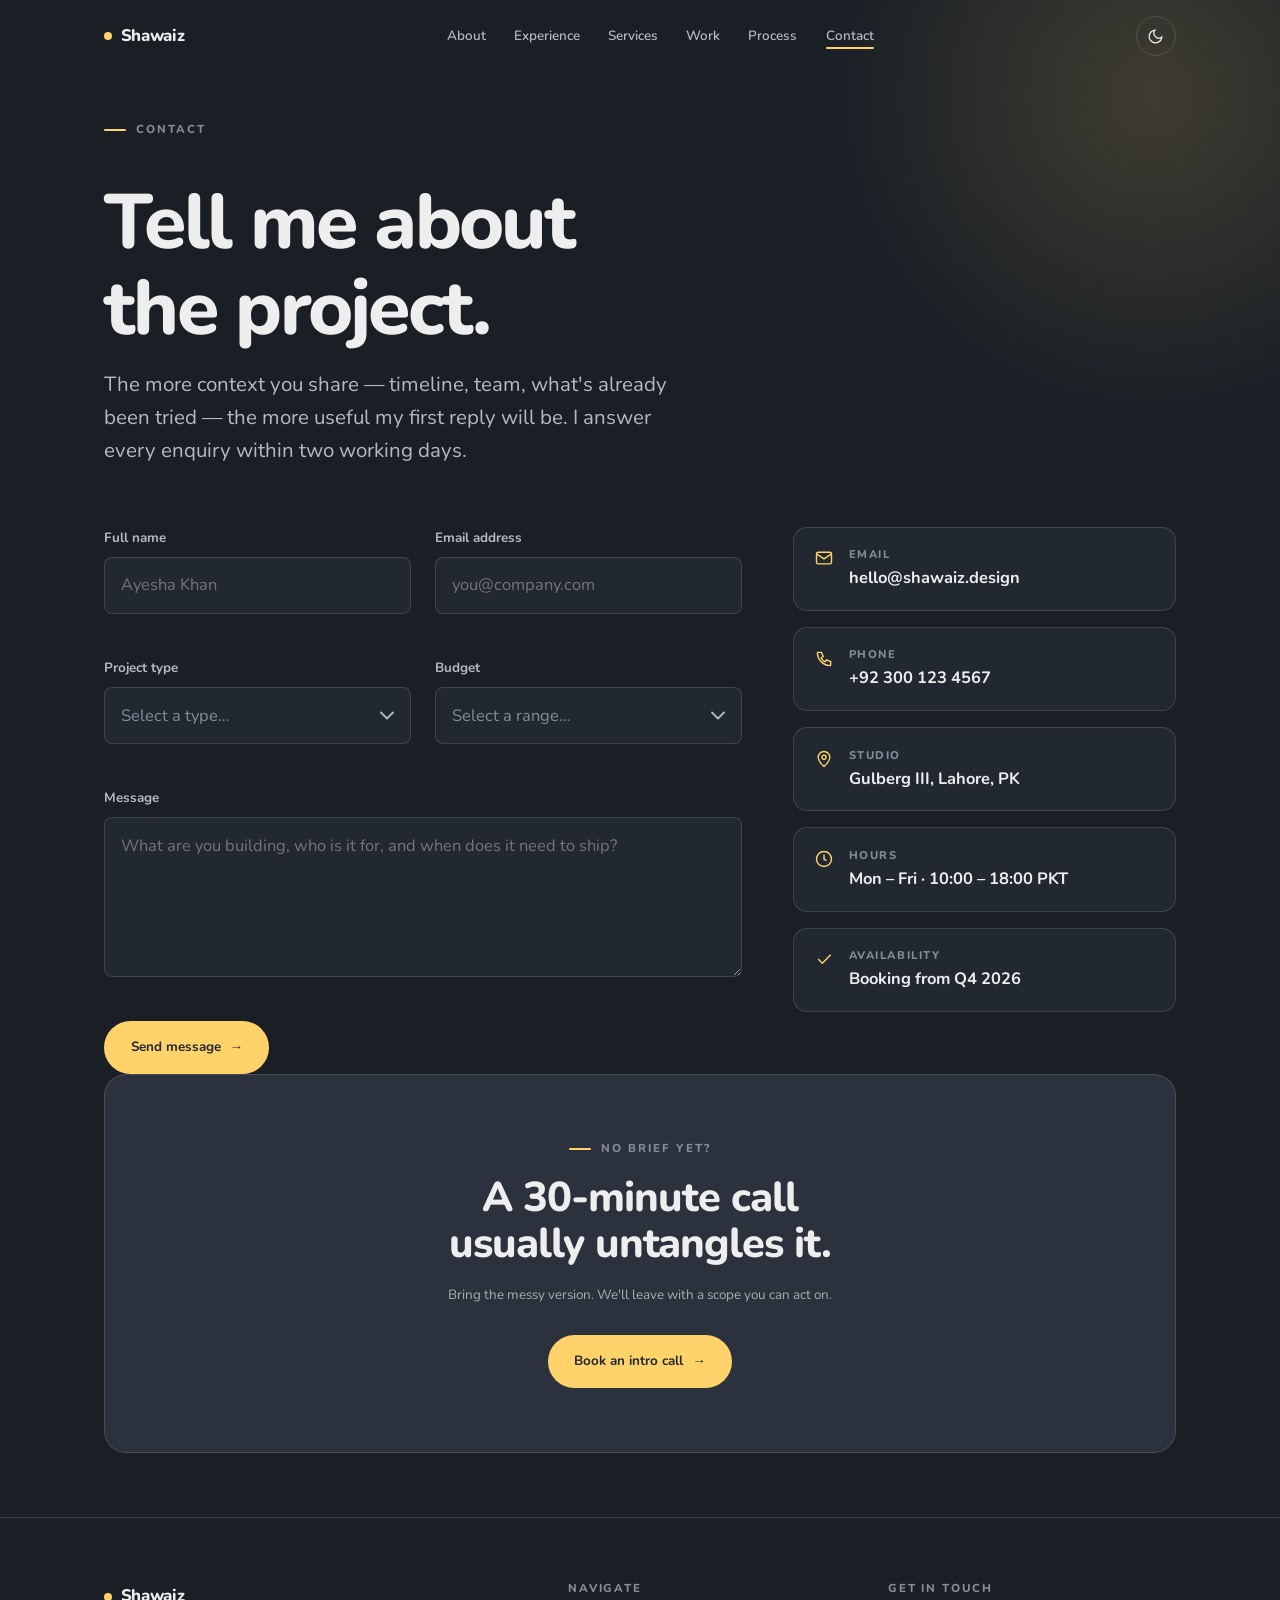
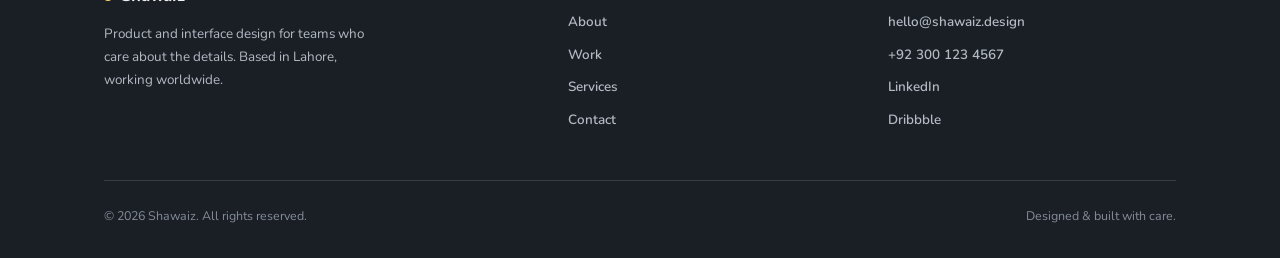
==== commit 13117898: "Refactor HTML structure and improve CSS class naming for better readability and maintainability" ====
--- a/contact.html
+++ b/contact.html
@@ -40,11 +40,11 @@
 </header>
 
 <main id="main">
-<section class="hero" style="padding-bottom:var(--sp-6)">
+<section class="hero hero--page">
   <div class="wrap">
-    <div class="head" data-reveal style="margin-bottom:var(--sp-5)">
+    <div class="head page-head" data-reveal>
       <span class="eyebrow">Contact</span>
-      <h1 style="font-size:var(--t-3)">Tell me about the project.</h1>
+      <h1>Tell me about the project.</h1>
       <p>The more context you share — timeline, team, what's already been tried — the more useful my first reply will be. I answer every enquiry within two working days.</p>
     </div>
 
@@ -124,9 +124,9 @@
       </div>
     </div>
 
-    <div style="margin-top:var(--sp-7)" data-reveal>
+    <div class="band-wrap" data-reveal>
       <div class="band">
-        <span class="eyebrow" style="color:#a9adb4">No brief yet?</span>
+        <span class="eyebrow">No brief yet?</span>
         <h2>A 30-minute call usually untangles it.</h2>
         <p>Bring the messy version. We'll leave with a scope you can act on.</p>
         <a class="btn" href="mailto:hello@shawaiz.design?subject=Intro%20call">Book an intro call <span class="arw">&rarr;</span></a>
--- a/styles.css
+++ b/styles.css
@@ -38,7 +38,6 @@
   --ease:cubic-bezier(.22,1,.36,1);
 }
 
-
 /* light theme — only when the visitor asks for it */
 :root[data-theme="light"]{
   --bg:#eeeeee;
@@ -85,9 +84,8 @@
   padding-inline:var(--gutter); box-sizing:border-box;
 }
 .wrap > *{ max-width:100%; }
-.section{ overflow-x:hidden; overflow-x:clip; }   /* clip where supported, hidden for older Safari */
 figure{ margin:0; }            /* UA gives figure a 40px inline margin — never rely on that */
-.section{ padding-block:var(--section-y); }
+.section{ padding-block:var(--section-y); overflow-x:hidden; overflow-x:clip; }
 .section--tint{ background:var(--surface); }
 
 /* ---------- section heads ---------- */
@@ -98,7 +96,6 @@
 .eyebrow::before{ content:""; width:22px; height:2px; border-radius:2px; background:var(--amber); }
 .head{ display:grid; gap:var(--sp-3); max-width:60ch; margin-bottom:clamp(2.5rem,5vw,3.75rem); }
 .head p{ color:var(--ink-2); font-size:var(--t-1); line-height:1.6; }
-.head--center{ margin-inline:auto; justify-items:center; text-align:center; }
 
 /* ---------- buttons ---------- */
 .btn{
@@ -151,26 +148,31 @@
 .nav-toggle{ display:none; }
 @media (max-width:1024px){
   .nav-links{
-    position:fixed; inset:0; z-index:-1;
+    position:fixed; inset:0; z-index:1;   /* above the bar's own background, below its buttons */
     flex-direction:column; justify-content:center; align-items:center;
     gap:var(--sp-4); background:var(--bg);
     font-size:var(--t-2); font-weight:800;
     padding:calc(var(--nav-h) + env(safe-area-inset-top)) var(--gutter) env(safe-area-inset-bottom);
-    opacity:0; visibility:hidden; transform:translateY(-8px);
-    transition:opacity .35s ease, transform .45s var(--ease), visibility 0s linear .45s;
+    opacity:0; visibility:hidden; transform:translateY(-6px);
+    will-change:opacity, transform;
+    transition:opacity .22s ease, transform .28s var(--ease), visibility 0s linear .28s;
   }
   body.menu-open .nav-links{
     opacity:1; visibility:visible; transform:none;
-    transition:opacity .3s ease, transform .45s var(--ease), visibility 0s;
+    transition:opacity .16s ease, transform .2s var(--ease), visibility 0s;
   }
   .nav-links a{ color:var(--ink); padding-block:.5rem; }
+  /* brand and buttons must stay clickable on top of the open overlay */
+  .brand,.nav-actions{ position:relative; z-index:2; }
+  /* while open, the bar matches the overlay instead of floating a blurred strip over it */
+  body.menu-open .nav{ background:var(--bg); -webkit-backdrop-filter:none; backdrop-filter:none; border-bottom-color:transparent; transition:none; }
   .nav-links a::after{ height:3px; }
   .nav-toggle{ display:grid; }
   .ico-close{ display:none; }
   body.menu-open .ico-open{ display:none; }
   body.menu-open .ico-close{ display:block; }
-  /* iOS Safari ignores body{overflow:hidden} — the JS pins the body instead */
-  body.menu-open{ position:fixed; inset-inline:0; width:100%; }
+  /* iOS Safari ignores body{overflow:hidden} — the JS pins the body a frame after opening */
+  body.is-pinned{ position:fixed; inset-inline:0; width:100%; }
 }
 @media (min-width:1025px){ .ico-close{ display:none; } }
 
@@ -347,7 +349,7 @@
 /* ---------- projects ---------- */
 .proj-grid{ display:grid; grid-template-columns:repeat(auto-fit,minmax(min(100%,340px),1fr)); gap:var(--sp-4); }
 .proj{
-  display:flex; flex-direction:column; overflow:hidden;
+  position:relative; display:flex; flex-direction:column; overflow:hidden;
   background:var(--surface); border:1px solid var(--line); border-radius:var(--r-m);
   transition:transform .5s var(--ease), box-shadow .5s var(--ease), border-color .35s;
 }
@@ -373,8 +375,7 @@
 }
 .proj-btn .arw{ transition:transform .4s var(--ease); }
 .proj:hover .proj-btn .arw{ transform:translateX(4px); }
-.proj-btn::before{ content:""; position:absolute; inset:0; }
-.proj{ position:relative; }
+.proj-btn::before{ content:""; position:absolute; inset:0; }   /* whole card is the link target */
 
 /* ---------- process ---------- */
 .process{ position:relative; display:grid; grid-template-columns:repeat(auto-fit,minmax(min(100%,200px),1fr)); gap:var(--sp-4); }
@@ -435,13 +436,12 @@
 }
 .band h2{ max-width:20ch; font-size:clamp(1.5rem,1.1rem + 2vw,2.6rem); }
 .band p{ color:var(--band-mute); max-width:52ch; font-size:var(--t--1); line-height:1.7; }
-.band .btn{ margin-top:var(--sp-2); }
+.band .btn{ margin-top:var(--sp-2); background:var(--amber); color:#222831; }
 @media (max-width:520px){
   .band{ border-radius:var(--r-m); }
   .band h2{ max-width:none; }
   .band .btn{ width:100%; }
 }
-.band .btn{ background:var(--amber); color:#222831; }
 
 /* ---------- forms ---------- */
 .form{ display:grid; gap:var(--sp-4); }
@@ -458,6 +458,7 @@
 /* selects: native chrome replaced with a themed control */
 .field select{
   -webkit-appearance:none; appearance:none;
+  color-scheme:dark;               /* the native popup follows the page theme */
   padding-right:2.75rem; cursor:pointer;
   background-repeat:no-repeat;
   background-position:right 1rem center;
@@ -466,8 +467,6 @@
   background-image:url("data:image/svg+xml,%3Csvg xmlns='http://www.w3.org/2000/svg' width='14' height='9' viewBox='0 0 14 9' fill='none'%3E%3Cpath d='M1 1.5 7 7.5l6-6' stroke='%23b3bac4' stroke-width='1.8' stroke-linecap='round' stroke-linejoin='round'/%3E%3C/svg%3E");
 }
 .field select:hover{ border-color:var(--ink-3); }
-/* the native popup follows the page theme instead of always rendering light */
-.field select{ color-scheme:dark; }
 .field select option{ background:var(--surface); color:var(--ink); padding:.5rem; }
 .field select:invalid,.field select option[value=""]{ color:var(--ink-3); }
 
